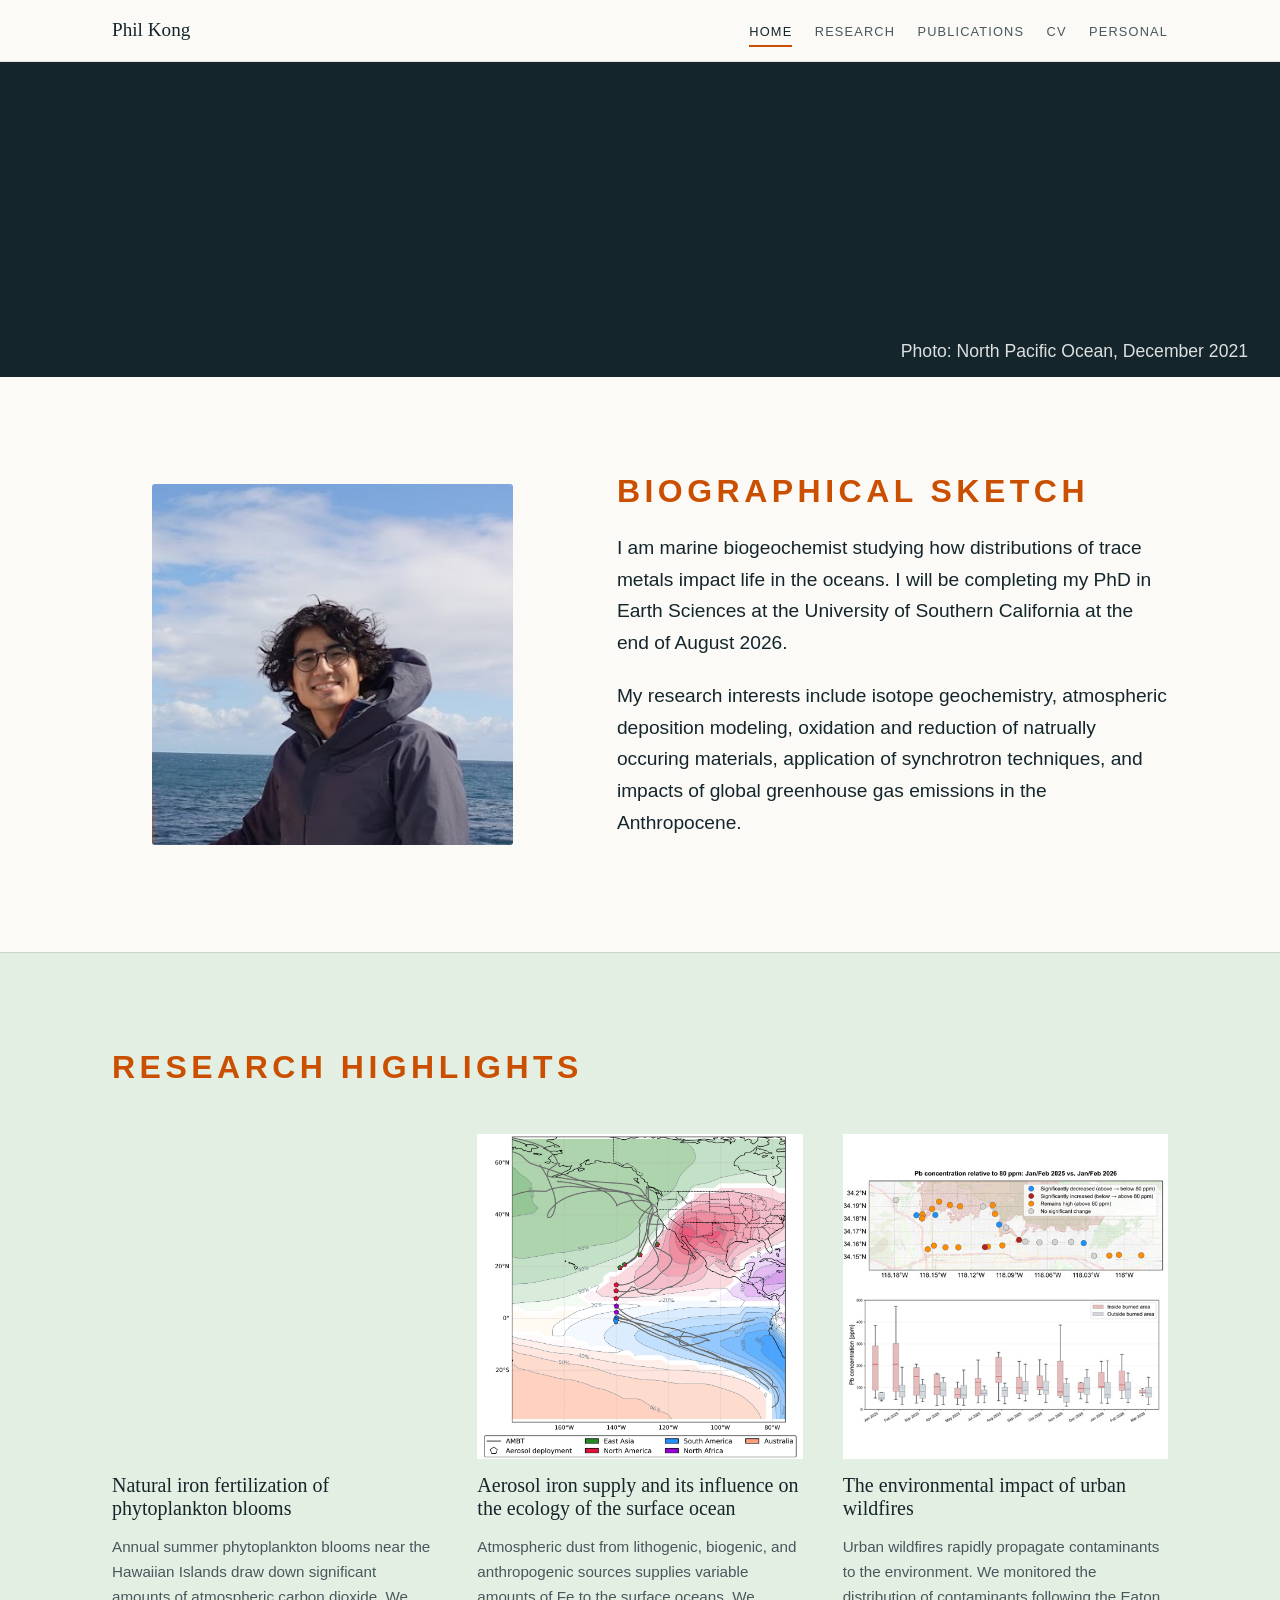
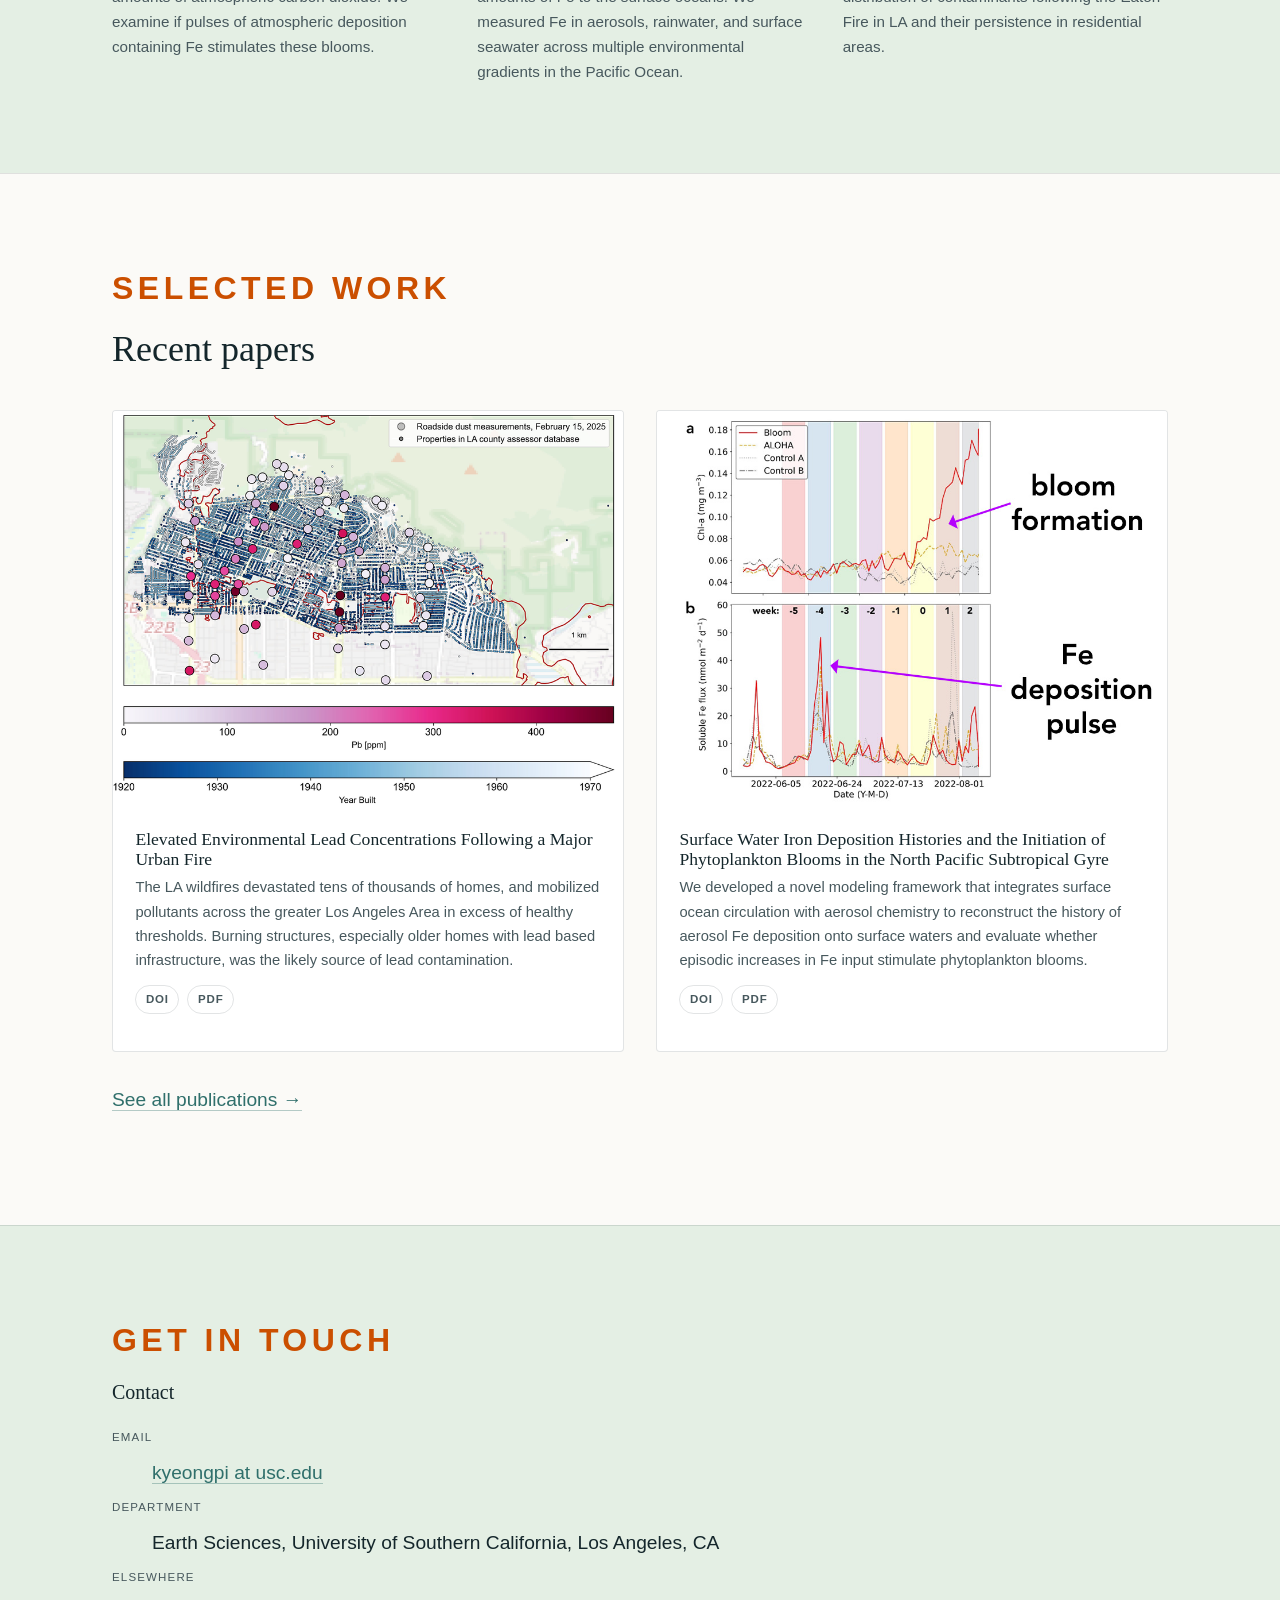
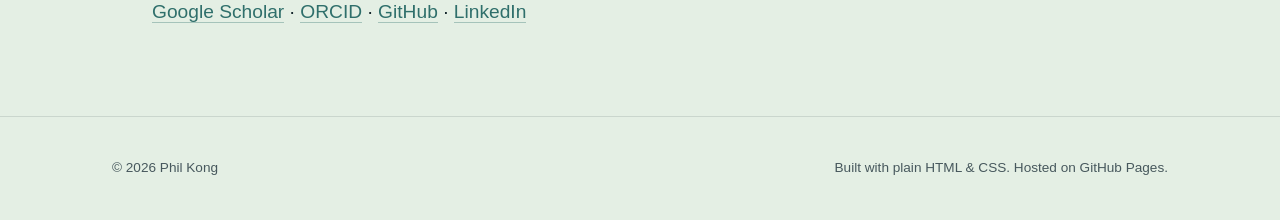
==== index.html @ cf9a25ca "Initial site" ====
<!DOCTYPE html>
<html lang="en">
<head>
<meta charset="utf-8">
<meta name="viewport" content="width=device-width, initial-scale=1">
<title>Phil Kong</title>
<meta name="description" content="Chemical oceanographer">
<link rel="canonical" href="https://kpkong.com/">
<meta property="og:type" content="website">
<meta property="og:url" content="https://kpkong.com/">
<meta property="og:title" content="Phil Kong">
<meta property="og:description" content="chemical oceanographer">
<meta property="og:image" content="https://kpkong.com/images/hero.jpg">
<meta name="twitter:card" content="summary_large_image">
<link rel="stylesheet" href="style.css">
<link rel="icon" href="data:,">
</head>
<body>
<a class="skip-link" href="#main">Skip to content</a>

<header class="site-header">
  <div class="wrap">
    <a class="brand" href="index.html">
      Phil Kong
    </a>
    <nav class="site-nav" aria-label="Main">
      <a href="index.html" aria-current="page">Home</a>
      <a href="research.html">Research</a>
      <a href="publications.html">Publications</a>
      <a href="cv.html">CV</a>
      <a href="personal.html">Personal</a>
    </nav>
  </div>
</header>

<main id="main">

  <!-- ============ HERO ============ -->
  <div class="hero" style="background-image:url('images/bg.jpg')">
    <div class="wrap">
      <p class="eyebrow"></p>
    </div>
    <p class="hero-credit">Photo: North Pacific Ocean, December 2021</p>
  </div>

  <!-- ============ ABOUT ============ -->
  <section id="about">
    <div class="wrap split">
      <figure class="split-media">
        <img class="portrait" src="images/portrait.jpg" alt="Portrait of Phil Kong">
      </figure>
      <div>
        <p class="eyebrow">Biographical sketch</p>
        <p>
          I am marine biogeochemist studying how distributions of trace metals impact life in the oceans. I will be completing my PhD in Earth Sciences 
          at the University of Southern California at the end of August 2026.
        </p>
        <p>
          My research interests include isotope geochemistry, atmospheric deposition modeling, oxidation and reduction of natrually occuring materials, 
          application of synchrotron techniques, and impacts of global greenhouse gas emissions in the Anthropocene.
        </p>
        </p>
      </div>
    </div>
  </section>

  <!-- ============ RESEARCH THREADS ============ -->
  <section id="threads" class="section-tint">
    <div class="wrap">
      <p class="eyebrow">Research highlights</p>
      <p></p>

      <div class="card-grid">
        <a class="card" href="research.html#particulate-fe">
          <video class="card-thumb" src="images/fig1.mp4" autoplay loop muted playsinline></video>
          <h3>Natural iron fertilization of phytoplankton blooms</h3>
          <p>Annual summer phytoplankton blooms near the Hawaiian Islands draw down significant amounts of atmospheric carbon dioxide. We 
            examine if pulses of atmospheric deposition containing Fe stimulates these blooms. </p>
        </a>
        <a class="card" href="research.html#aerosol">
          <img class="card-thumb" src="images/fig2.jpg" alt="">
          <h3>Aerosol iron supply and its influence on the ecology of the surface ocean</h3>
          <p>Atmospheric dust from lithogenic, biogenic, and anthropogenic sources supplies variable amounts of Fe to the surface oceans. 
            We measured Fe in aerosols, rainwater, and surface seawater across multiple environmental gradients in the Pacific Ocean.
          </p>
        </a>
        <a class="card" href="research.html#equatorial">
          <img class="card-thumb" src="images/fig3.jpg" alt="">
          <h3>The environmental impact of urban wildfires</h3>
          <p>Urban wildfires rapidly propagate contaminants to the environment. We monitored the distribution of 
            contaminants following the Eaton Fire in LA and their persistence in residential areas.</p>
        </a>
      </div>
    </div>
  </section>

  <!-- ============ SELECTED WORK ============ -->
  <section id="selected">
    <div class="wrap">
      <p class="eyebrow">Selected work</p>
      <h2>Recent papers</h2>

      <div class="highlight-grid">
        <article class="highlight">
          <img class="fig4-thumb" src="images/fig4.png" alt="" width="889" height="693">
          <div class="highlight-body">
            <h3>Elevated Environmental Lead Concentrations Following a Major Urban Fire </h3>
            <p>The LA wildfires devastated tens of thousands of homes, and mobilized pollutants across the greater Los Angeles Area in excess of healthy thresholds.
              Burning structures, especially older homes with lead based infrastructure, was the likely source of lead contamination.
            </p>
            <p class="pub-links">
              <a class="tag" href="https://doi.org/10.1021/acsestair.6c00015">DOI</a>
              <a class="tag" href="pdf/silva_et_al_2026.pdf">PDF</a>
            </p>
          </div>
        </article>
        <article class="highlight">
          <img class="fig4-thumb" src="images/fig5.jpg" alt="">
          <div class="highlight-body">
            <h3>Surface Water Iron Deposition Histories and the Initiation of Phytoplankton Blooms in the North Pacific Subtropical Gyre</h3>
            <p>We developed a novel modeling framework that integrates surface ocean circulation with aerosol chemistry to reconstruct the history of aerosol 
              Fe deposition onto surface waters and evaluate whether episodic increases in Fe input stimulate phytoplankton blooms.</p>
            <p class="pub-links">
              <a class="tag" href="https://doi.org/10.1029/2025GB008499">DOI</a>
              <a class="tag" href="pdf/kong_et_al_2026.pdf">PDF</a>
            </p>
          </div>
        </article>
      </div>

      <p style="margin-top:2rem"><a href="publications.html">See all publications &rarr;</a></p>
    </div>
  </section>

  <!-- ============ CONTACT ============ -->
  <section id="contact" class="section-tint">
    <div class="wrap">
      <p class="eyebrow">Get in touch</p>
      <h3>Contact</h3>
      <dl class="contact-list">
        <dt>Email</dt>
        <dd><a href="mailto:kyeongpi@usc.edu">kyeongpi at usc.edu</a></dd>
        <dt>Department</dt>
        <dd>Earth Sciences, University of Southern California, Los Angeles, CA</dd>
        <dt>Elsewhere</dt>
        <dd>
          <a href="https://scholar.google.com/citations?user=1ndz8eYAAAAJ&hl=en">Google Scholar</a> &middot;
          <a href="https://orcid.org/0000-0001-8914-3611">ORCID</a> &middot;
          <a href="https://github.com/philkongo">GitHub</a> &middot;
          <a href="https://www.linkedin.com/in/kpkong/">LinkedIn</a>
        </dd>
      </dl>
    </div>
  </section>

</main>

<footer class="site-footer">
  <div class="wrap">
    <span>&copy; <span id="year">2026</span> Phil Kong</span>
    <span>Built with plain HTML &amp; CSS. Hosted on GitHub Pages.</span>
  </div>
</footer>

<script>document.getElementById('year').textContent = new Date().getFullYear();</script>
</body>
</html>
---- style.css ----
/* ============================================================
   Personal academic site — shared stylesheet
   Palette:  ink #14262b | sea #2f6f6b | sage #a5cca7 | ember #cb4f00
   ============================================================ */

:root {
  --ink:      #14262b;
  --ink-soft: #47585d;
  --sea:      #2f6f6b;
  --sage:     #a5cca7;
  --sage-pale:#e4efe4;
  --ember:    #cb4f00;
  --paper:    #fbfaf7;
  --rule:     rgba(20, 38, 43, 0.12);

  --serif: "Iowan Old Style", "Palatino Linotype", Palatino, Georgia, serif;
  --sans:  -apple-system, BlinkMacSystemFont, "Segoe UI", Roboto, Helvetica, Arial, sans-serif;

  --measure: 68ch;
  --wide:    1120px;
  --pad:     2rem;
}

*, *::before, *::after { box-sizing: border-box; }

html {
  font-size: 100%;
  scroll-behavior: smooth;
  -webkit-text-size-adjust: 100%;
}

body {
  margin: 0;
  background: var(--paper);
  color: var(--ink);
  font-family: var(--sans);
  font-size: 1.2rem;
  line-height: 1.65;
  -webkit-font-smoothing: antialiased;
}

img { max-width: 100%; height: auto; display: block; border: 0; }

::selection { background: var(--sage); color: var(--ink); }

/* ---------- Typography ---------- */

h1, h2, h3, h4 {
  font-family: var(--serif);
  font-weight: 400;
  line-height: 1.15;
  color: var(--ink);
  margin: 0 0 0.5em;
  text-rendering: optimizeLegibility;
}

h1 { font-size: clamp(2.4rem, 5.5vw, 3.6rem); letter-spacing: -0.01em; }
h2 { font-size: clamp(1.7rem, 3.2vw, 2.25rem); }
h3 { font-size: 1.25rem; }

p { margin: 0 0 1.1em; max-width: var(--measure); }

a {
  color: var(--sea);
  text-decoration: none;
  border-bottom: 1px solid rgba(47, 111, 107, 0.35);
  transition: color 0.15s ease, border-color 0.15s ease;
}
a:hover { color: var(--ember); border-bottom-color: var(--ember); }

.eyebrow {
  font-family: var(--sans);
  font-size: 2rem;
  font-weight: 600;
  letter-spacing: 0.14em;
  text-transform: uppercase;
  color: var(--ember);
  margin: 0 0 0.9rem;
}

.lede { font-size: 1.2rem; color: var(--ink-soft); }

.muted { color: var(--ink-soft); }

.footnote {
  font-size: 0.85rem;
  color: var(--ink-soft);
  max-width: var(--measure);
}

/* ---------- Layout helpers ---------- */

.wrap {
  width: 100%;
  max-width: var(--wide);
  margin-inline: auto;
  padding-inline: var(--pad);
}

section { padding-block: clamp(3rem, 7vw, 5.5rem); }

section + section { border-top: 1px solid var(--rule); }

.section-tint { background: var(--sage-pale); }

.skip-link {
  position: absolute;
  left: -9999px;
}
.skip-link:focus {
  left: 1rem; top: 1rem;
  z-index: 100;
  background: var(--ink);
  color: var(--paper);
  padding: 0.5rem 0.9rem;
  border-radius: 4px;
}

/* ---------- Header / nav ---------- */

.site-header {
  position: sticky;
  top: 0;
  z-index: 50;
  background: rgba(251, 250, 247, 0.92);
  backdrop-filter: saturate(180%) blur(10px);
  border-bottom: 1px solid var(--rule);
}

.site-header .wrap {
  display: flex;
  flex-wrap: wrap;
  align-items: baseline;
  gap: 0.5rem 2rem;
  padding-block: 0.9rem;
}

.brand {
  font-family: var(--serif);
  font-size: 1.2rem;
  color: var(--ink);
  border: 0;
  white-space: nowrap;
}
.brand:hover { color: var(--ember); }
.brand small {
  display: block;
  font-family: var(--sans);
  font-size: 0.7rem;
  letter-spacing: 0.1em;
  text-transform: uppercase;
  color: var(--ink-soft);
  margin-top: 0.15rem;
}

.site-nav {
  margin-left: auto;
  display: flex;
  flex-wrap: wrap;
  gap: 1.4rem;
}

.site-nav a {
  font-size: 0.8rem;
  letter-spacing: 0.09em;
  text-transform: uppercase;
  font-weight: 500;
  color: var(--ink-soft);
  border: 0;
  padding-bottom: 2px;
  border-bottom: 2px solid transparent;
}
.site-nav a:hover { color: var(--ink); border-bottom-color: var(--sage); }
.site-nav a[aria-current="page"] {
  color: var(--ink);
  border-bottom-color: var(--ember);
}

/* ---------- Hero ---------- */

.hero {
  position: relative;
  min-height: clamp(214px, 35vh, 348px);
  display: flex;
  align-items: flex-end;
  background: var(--ink) center/cover no-repeat;
  border-bottom: 1px solid var(--rule);
}

.hero::after {
  content: "";
  position: absolute;
  inset: 0;
  background: linear-gradient(
    180deg,
    rgba(20, 38, 43, 0.15) 0%,
    rgba(20, 38, 43, 0.72) 100%
  );
}

.hero .wrap {
  position: relative;
  z-index: 1;
  padding-block: clamp(2.5rem, 6vw, 4rem);
}

.hero h1 { color: #fff; margin-bottom: 0.35em; }
.hero p {
  color: rgba(255, 255, 255, 0.86);
  font-size: 1.1rem;
  max-width: 56ch;
  margin: 0;
}
.hero .eyebrow { color: var(--sage); }

.hero-credit {
  position: absolute;
  right: var(--pad);
  bottom: 0.6rem;
  z-index: 2;
  font-size: 0.7rem;
  color: rgba(255, 255, 255, 0.6);
}
.hero-credit a { color: inherit; border-bottom-color: rgba(255,255,255,0.3); }

/* ---------- Split blocks (image + text) ---------- */

.split {
  display: grid;
  grid-template-columns: minmax(0, 1fr) minmax(0, 1.25fr);
  gap: clamp(2rem, 5vw, 4rem);
  align-items: start;
}

.split.reverse > .split-media { order: 2; }

.split-wide-media { grid-template-columns: minmax(0, 1fr) minmax(0, 1fr); }

.split-media img { border-radius: 3px; }

.figure-row {
  display: grid;
  grid-template-columns: 1fr 1fr;
  gap: 0;
  margin-top: 1.5rem;
}
.figure-row img { width: 100%; border-radius: 3px; }
.figure-row figcaption {
  font-size: 0.8rem;
  color: var(--ink-soft);
  margin-top: 0.6rem;
  line-height: 1.45;
}

.thread-text {
  max-width: var(--measure);
  margin-top: 2rem;
  color: var(--ink-soft);
  font-size: 0.92rem;
}

.cv-hero {
  min-height: 100vh;
  align-items: flex-start;
}
.cv-hero .tag {
  color: #fff;
  border-color: rgba(255, 255, 255, 0.6);
}
.cv-hero a.tag:hover {
  color: var(--ink);
  background: #fff;
}

.thread-video {
  aspect-ratio: 3272 / 1536;
  width: 100%;
  object-fit: contain;
  border-radius: 3px;
  background: var(--sage-pale);
}

.split-media figcaption {
  font-size: 0.8rem;
  color: var(--ink-soft);
  margin-top: 0.6rem;
  line-height: 1.45;
}

.portrait {
  aspect-ratio: 1 / 1 ;
  object-fit: cover;
  width: 100%;
  background: var(--sage-pale);
}

/* ---------- Card grid (research areas) ---------- */

.card-grid {
  display: grid;
  grid-template-columns: repeat(auto-fit, minmax(240px, 1fr));
  gap: clamp(1.5rem, 3.5vw, 2.5rem);
  margin-top: 2.5rem;
}

.card {
  display: flex;
  flex-direction: column;
  gap: 0.9rem;
  border: 0;
  color: inherit;
}
.card:hover { color: inherit; }

.card-thumb {
  aspect-ratio: 1 / 1;
  width: 100%;
  object-fit: cover;
  background: var(--sage-pale);
  transition: transform 0.25s ease, box-shadow 0.25s ease;
}
.card:hover .card-thumb {
  transform: translateY(-4px);
  box-shadow: 0 12px 28px rgba(20, 38, 43, 0.16);
}

.card h3 { margin: 0; }
.card:hover h3 { color: var(--ember); }
.card p { font-size: 0.95rem; color: var(--ink-soft); margin: 0; }

/* ---------- Publications ---------- */

.pub-list { list-style: none; margin: 2rem 0 0; padding: 0; }

.pub-year-group {
  display: grid;
  grid-template-columns: 5.5rem minmax(0, 1fr);
  gap: 0.5rem 1.5rem;
  padding-block: 1.5rem;
  border-top: 1px solid var(--rule);
}

.pub-year {
  font-family: var(--serif);
  font-size: 1.2rem;
  color: var(--ink-soft);
  padding-top: 0.1rem;
}

.pub-sublist {
  list-style: none;
  margin: 0;
  padding: 0;
  display: flex;
  flex-direction: column;
  gap: 1.5rem;
}

.pub-title {
  font-family: var(--serif);
  font-size: 1.15rem;
  line-height: 1.3;
  margin: 0 0 0.35rem;
  max-width: var(--measure);
}

.pub-authors {
  font-size: 0.95rem;
  color: var(--ink-soft);
  margin: 0 0 0.35rem;
  max-width: var(--measure);
}
.pub-authors .me { color: var(--ink); font-weight: 600; }

.pub-venue { font-size: 0.9rem; font-style: italic; color: var(--ink-soft); margin: 0; }

.pub-links {
  display: flex;
  flex-wrap: wrap;
  gap: 0.5rem;
  margin-top: 0.6rem;
}

.tag {
  display: inline-block;
  font-size: 0.72rem;
  letter-spacing: 0.07em;
  text-transform: uppercase;
  font-weight: 600;
  padding: 0.25rem 0.6rem;
  border: 1px solid var(--rule);
  border-radius: 100px;
  color: var(--ink-soft);
  background: transparent;
}
a.tag:hover {
  color: var(--paper);
  background: var(--sea);
  border-color: var(--sea);
}

/* Highlight cards */
.highlight-grid {
  display: grid;
  grid-template-columns: repeat(auto-fit, minmax(280px, 1fr));
  gap: 2rem;
  margin-top: 2.5rem;
}

.highlight {
  background: #fff;
  border: 1px solid var(--rule);
  border-radius: 4px;
  overflow: hidden;
  display: flex;
  flex-direction: column;
}

.highlight img {
  aspect-ratio: 16 / 10;
  object-fit: cover;
  width: 100%;
  background: var(--sage-pale);
}

.highlight img.fig4-thumb {
  aspect-ratio: 889 / 693;
  width: 889px;
  max-width: 100%;
  height: auto;
  object-fit: cover;
}

.highlight-body { padding: 1.25rem 1.4rem 1.5rem; }
.highlight-body h3 { font-size: 1.1rem; margin-bottom: 0.4rem; }
.highlight-body p { font-size: 0.92rem; color: var(--ink-soft); margin: 0 0 0.8rem; }

/* ---------- CV ---------- */

.cv-entry {
  display: grid;
  grid-template-columns: 9rem minmax(0, 1fr);
  gap: 0.4rem 1.5rem;
  padding-block: 1.2rem;
  border-top: 1px solid var(--rule);
}

.cv-date {
  font-size: 0.9rem;
  color: var(--ink-soft);
  font-variant-numeric: tabular-nums;
  padding-top: 0.15rem;
}

.cv-entry h3 { margin: 0 0 0.2rem; font-size: 1.1rem; }
.cv-entry p { margin: 0; font-size: 0.95rem; color: var(--ink-soft); }

/* ---------- Gallery (personal page) ---------- */

.gallery {
  display: grid;
  grid-template-columns: repeat(auto-fit, minmax(220px, 1fr));
  gap: 1rem;
  margin-top: 2.5rem;
}

.gallery figure { margin: 0; }
.gallery img {
  aspect-ratio: 3 / 2;
  object-fit: cover;
  width: 100%;
  border-radius: 3px;
  background: var(--sage-pale);
}
.gallery figcaption {
  font-size: 0.82rem;
  color: var(--ink-soft);
  margin-top: 0.45rem;
}

/* ---------- Contact / footer ---------- */

.contact-list {
  list-style: none;
  margin: 1.5rem 0 0;
  padding: 0;
  display: grid;
  gap: 0.6rem;
}
.contact-list dt {
  font-size: 0.72rem;
  letter-spacing: 0.1em;
  text-transform: uppercase;
  color: var(--ink-soft);
}

.site-footer {
  border-top: 1px solid var(--rule);
  padding-block: 2.5rem;
  font-size: 0.85rem;
  color: var(--ink-soft);
  background: var(--sage-pale);
}
.site-footer .wrap {
  display: flex;
  flex-wrap: wrap;
  gap: 0.75rem 2rem;
  justify-content: space-between;
  align-items: center;
}
.site-footer a { color: var(--ink-soft); }

/* ---------- Responsive ---------- */

@media (max-width: 780px) {
  :root { --pad: 1.25rem; }

  .split { grid-template-columns: 1fr; }
  .split.reverse > .split-media { order: 0; }

  .figure-row { grid-template-columns: 1fr; }

  .split-media .portrait { max-width: 320px; }

  .pub-year-group { grid-template-columns: 1fr; gap: 0.35rem; }
  .pub-year { font-size: 0.95rem; }

  .cv-entry { grid-template-columns: 1fr; gap: 0.25rem; }

  .site-header .wrap { padding-block: 0.75rem; }
  .site-nav { gap: 1rem; width: 100%; margin-left: 0; }
}

@media (prefers-reduced-motion: reduce) {
  * { animation: none !important; transition: none !important; scroll-behavior: auto !important; }
}

/* ---------- Print (CV) ---------- */

@media print {
  .site-header, .site-footer, .hero { display: none; }
  body { background: #fff; font-size: 11pt; }
  section { padding-block: 0.5rem; border: 0; }
  a { color: #000; border: 0; }
}
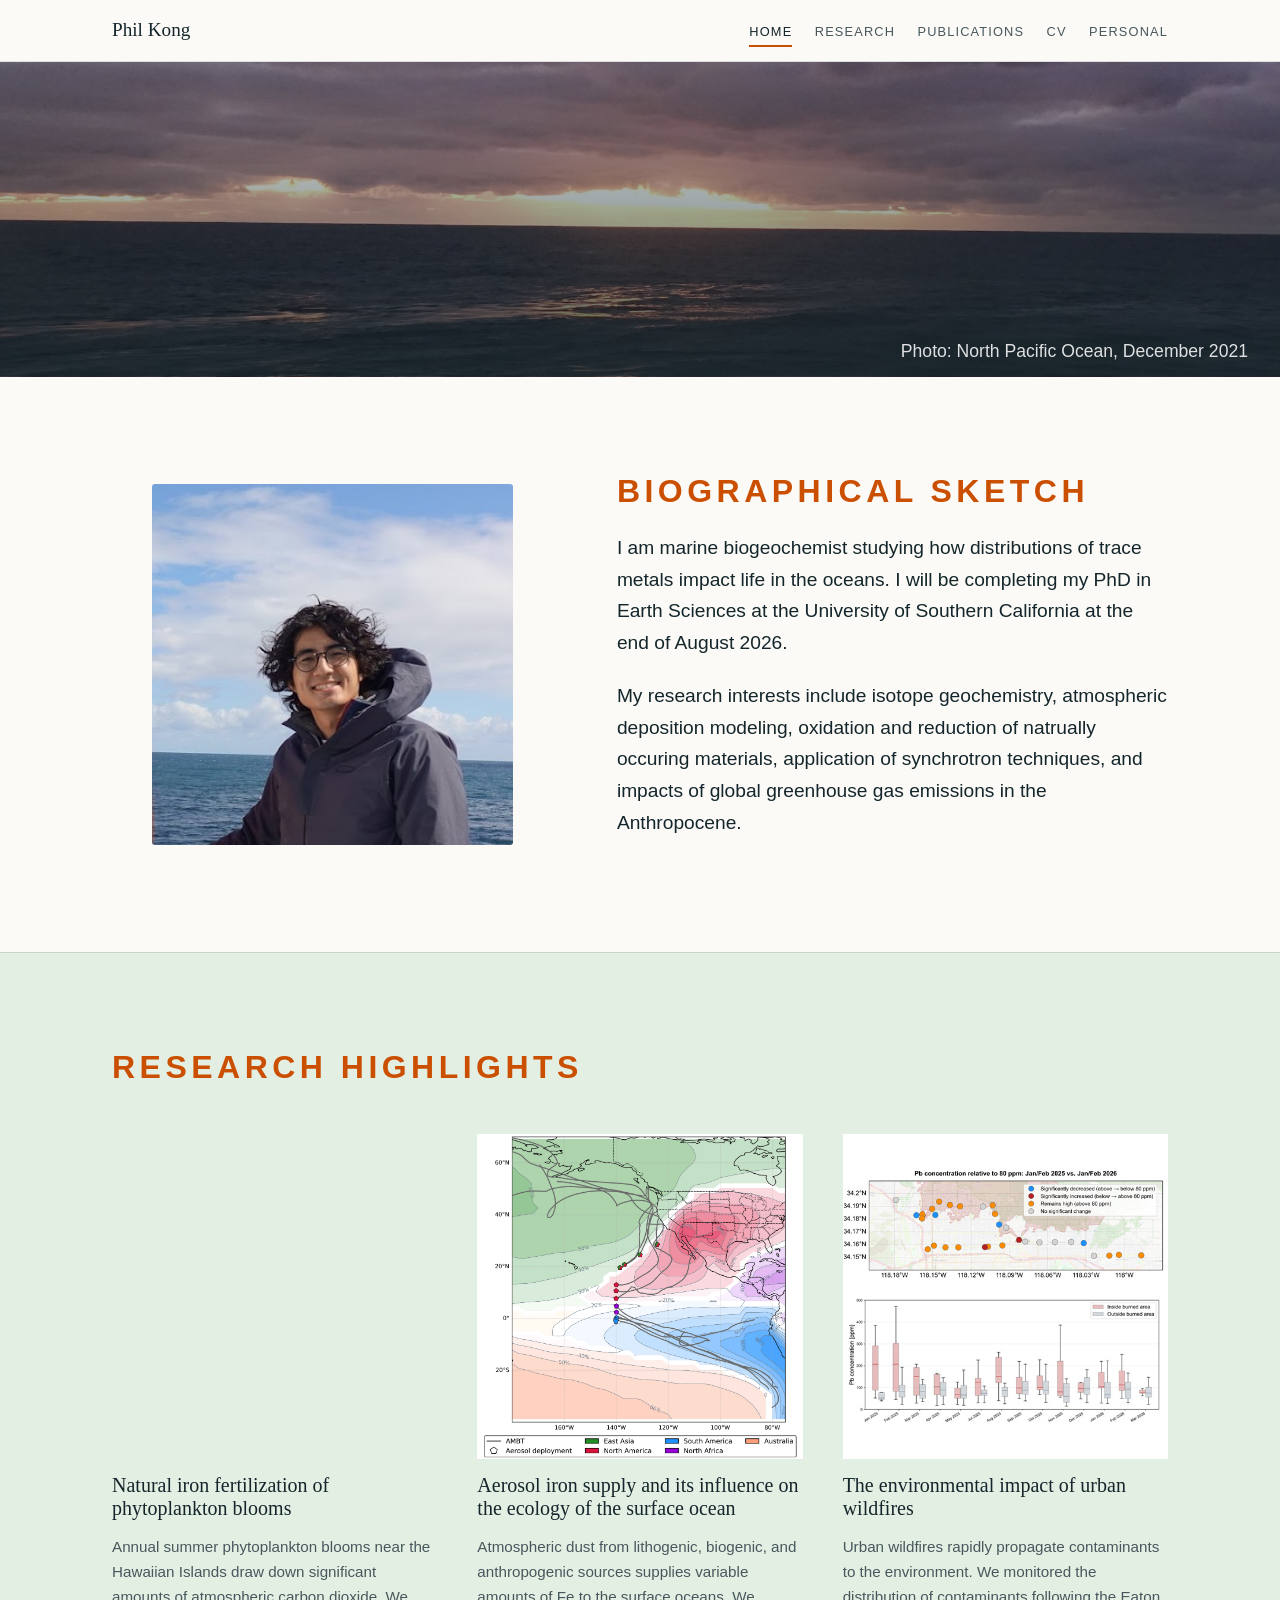
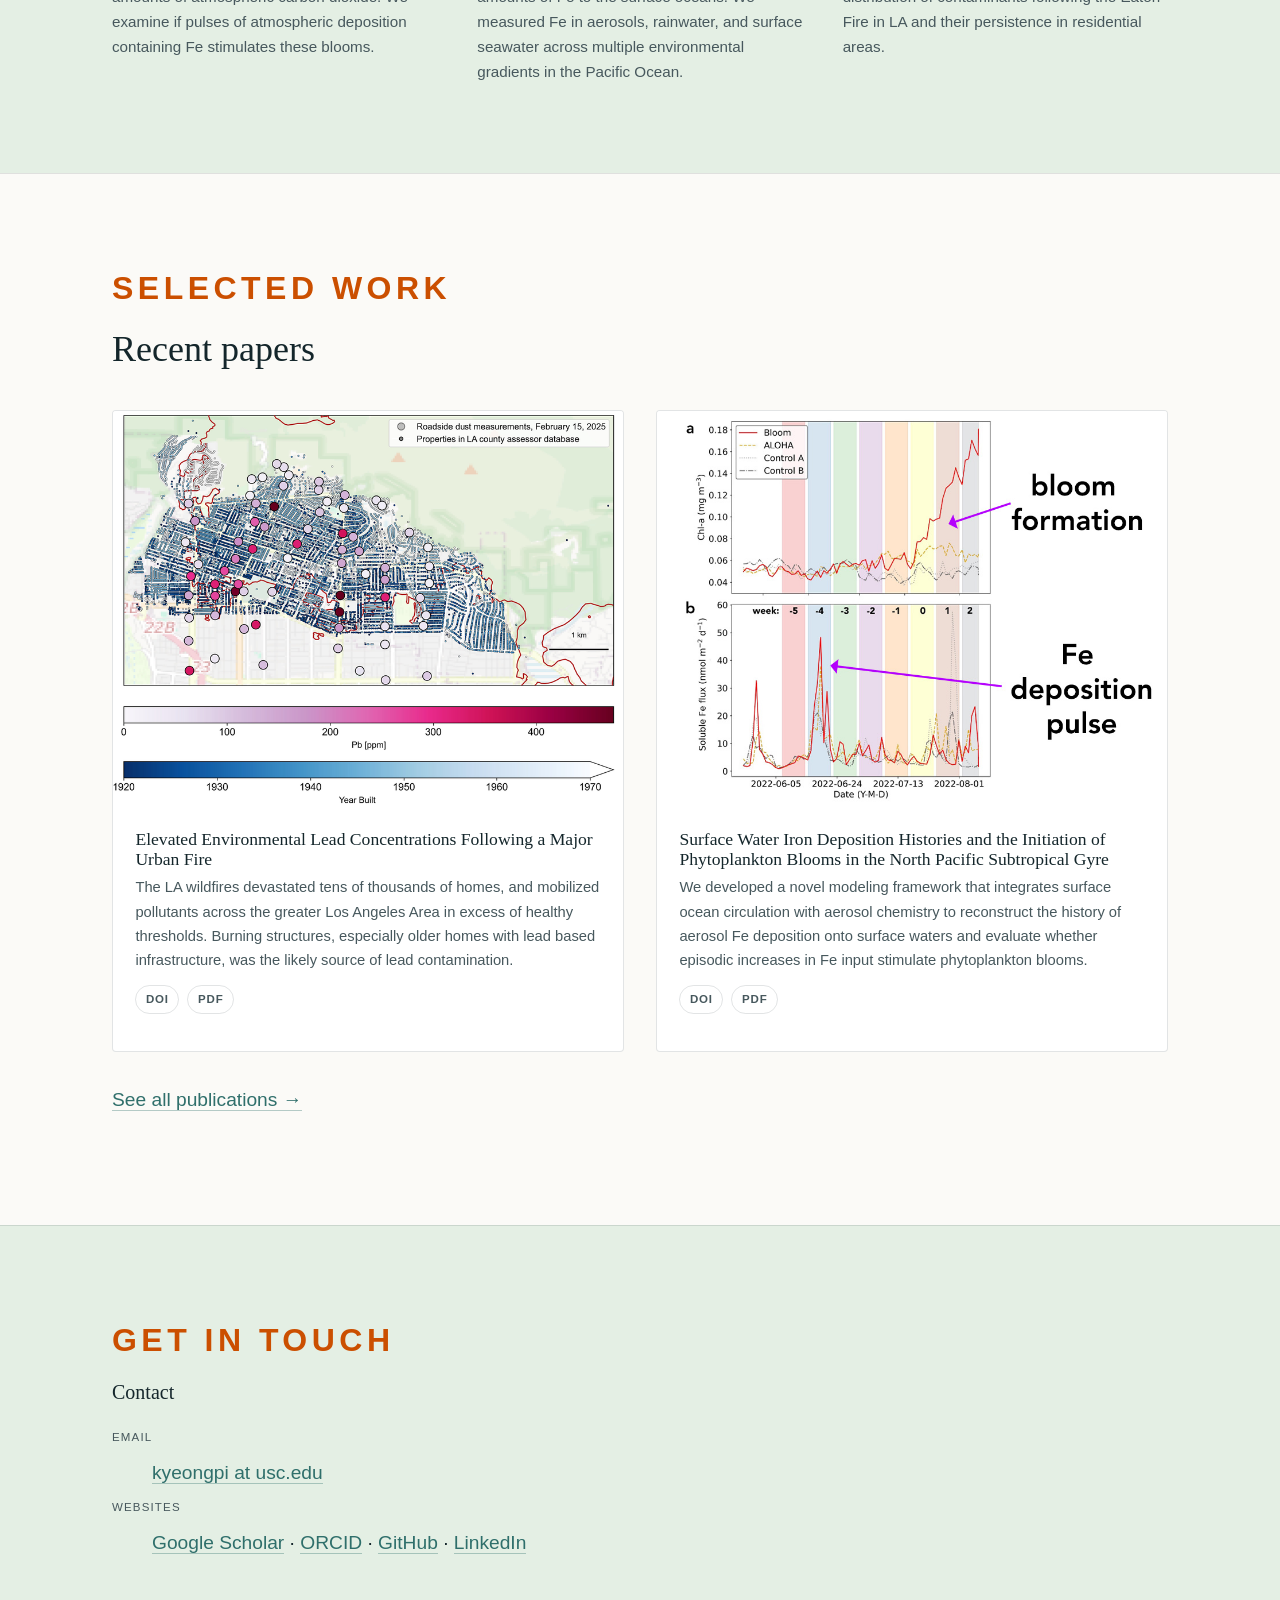
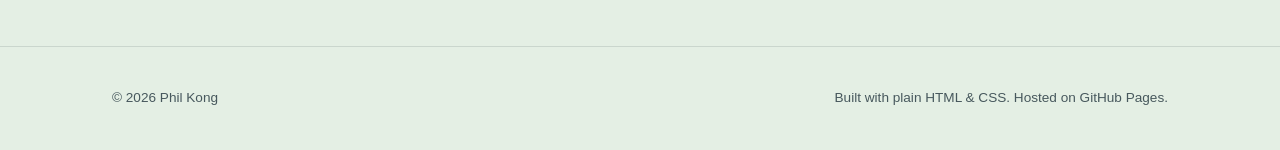
==== commit 24d8b79e: "Update index and research pages" ====
--- a/index.html
+++ b/index.html
@@ -140,9 +140,7 @@
       <dl class="contact-list">
         <dt>Email</dt>
         <dd><a href="mailto:kyeongpi@usc.edu">kyeongpi at usc.edu</a></dd>
-        <dt>Department</dt>
-        <dd>Earth Sciences, University of Southern California, Los Angeles, CA</dd>
-        <dt>Elsewhere</dt>
+        <dt>Websites</dt>
         <dd>
           <a href="https://scholar.google.com/citations?user=1ndz8eYAAAAJ&hl=en">Google Scholar</a> &middot;
           <a href="https://orcid.org/0000-0001-8914-3611">ORCID</a> &middot;
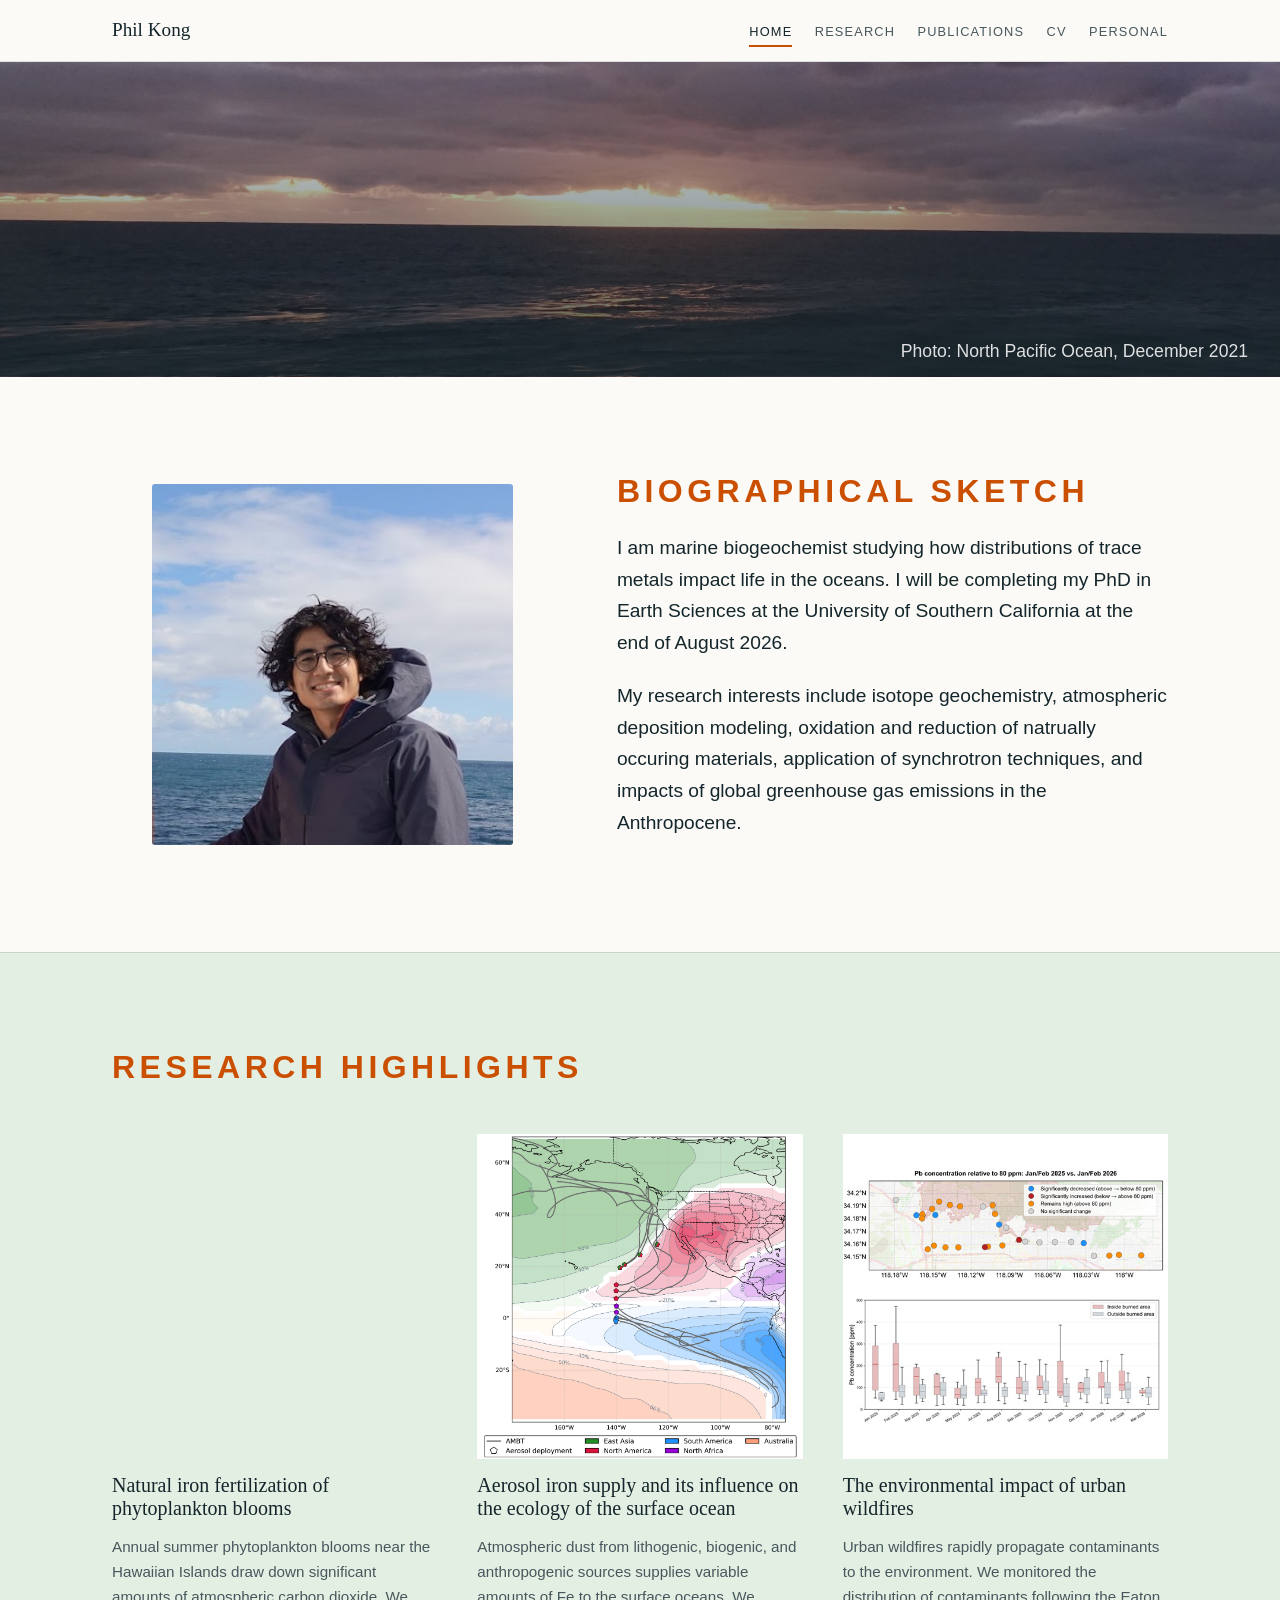
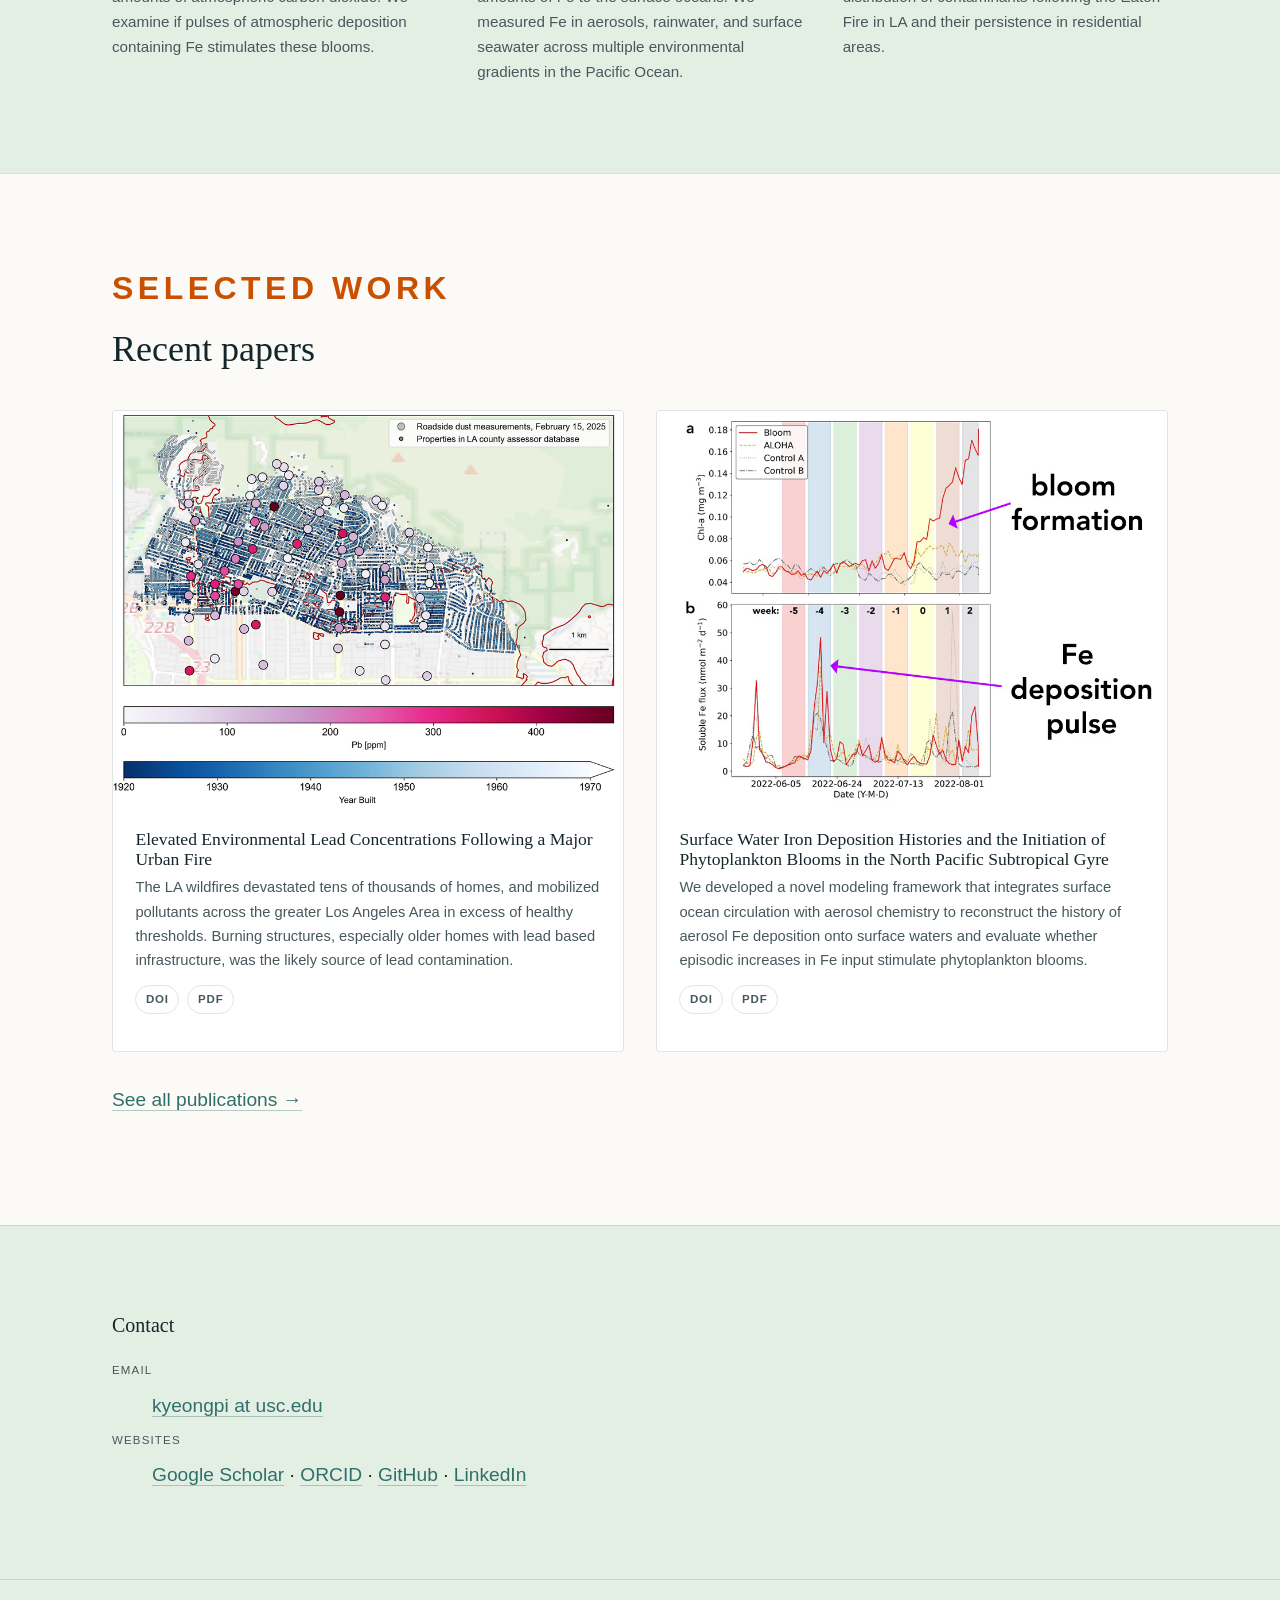
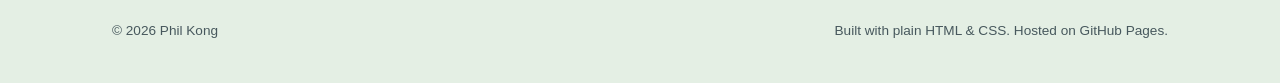
==== commit a6065efc: "Update index and research pages" ====
--- a/index.html
+++ b/index.html
@@ -135,7 +135,6 @@
   <!-- ============ CONTACT ============ -->
   <section id="contact" class="section-tint">
     <div class="wrap">
-      <p class="eyebrow">Get in touch</p>
       <h3>Contact</h3>
       <dl class="contact-list">
         <dt>Email</dt>
